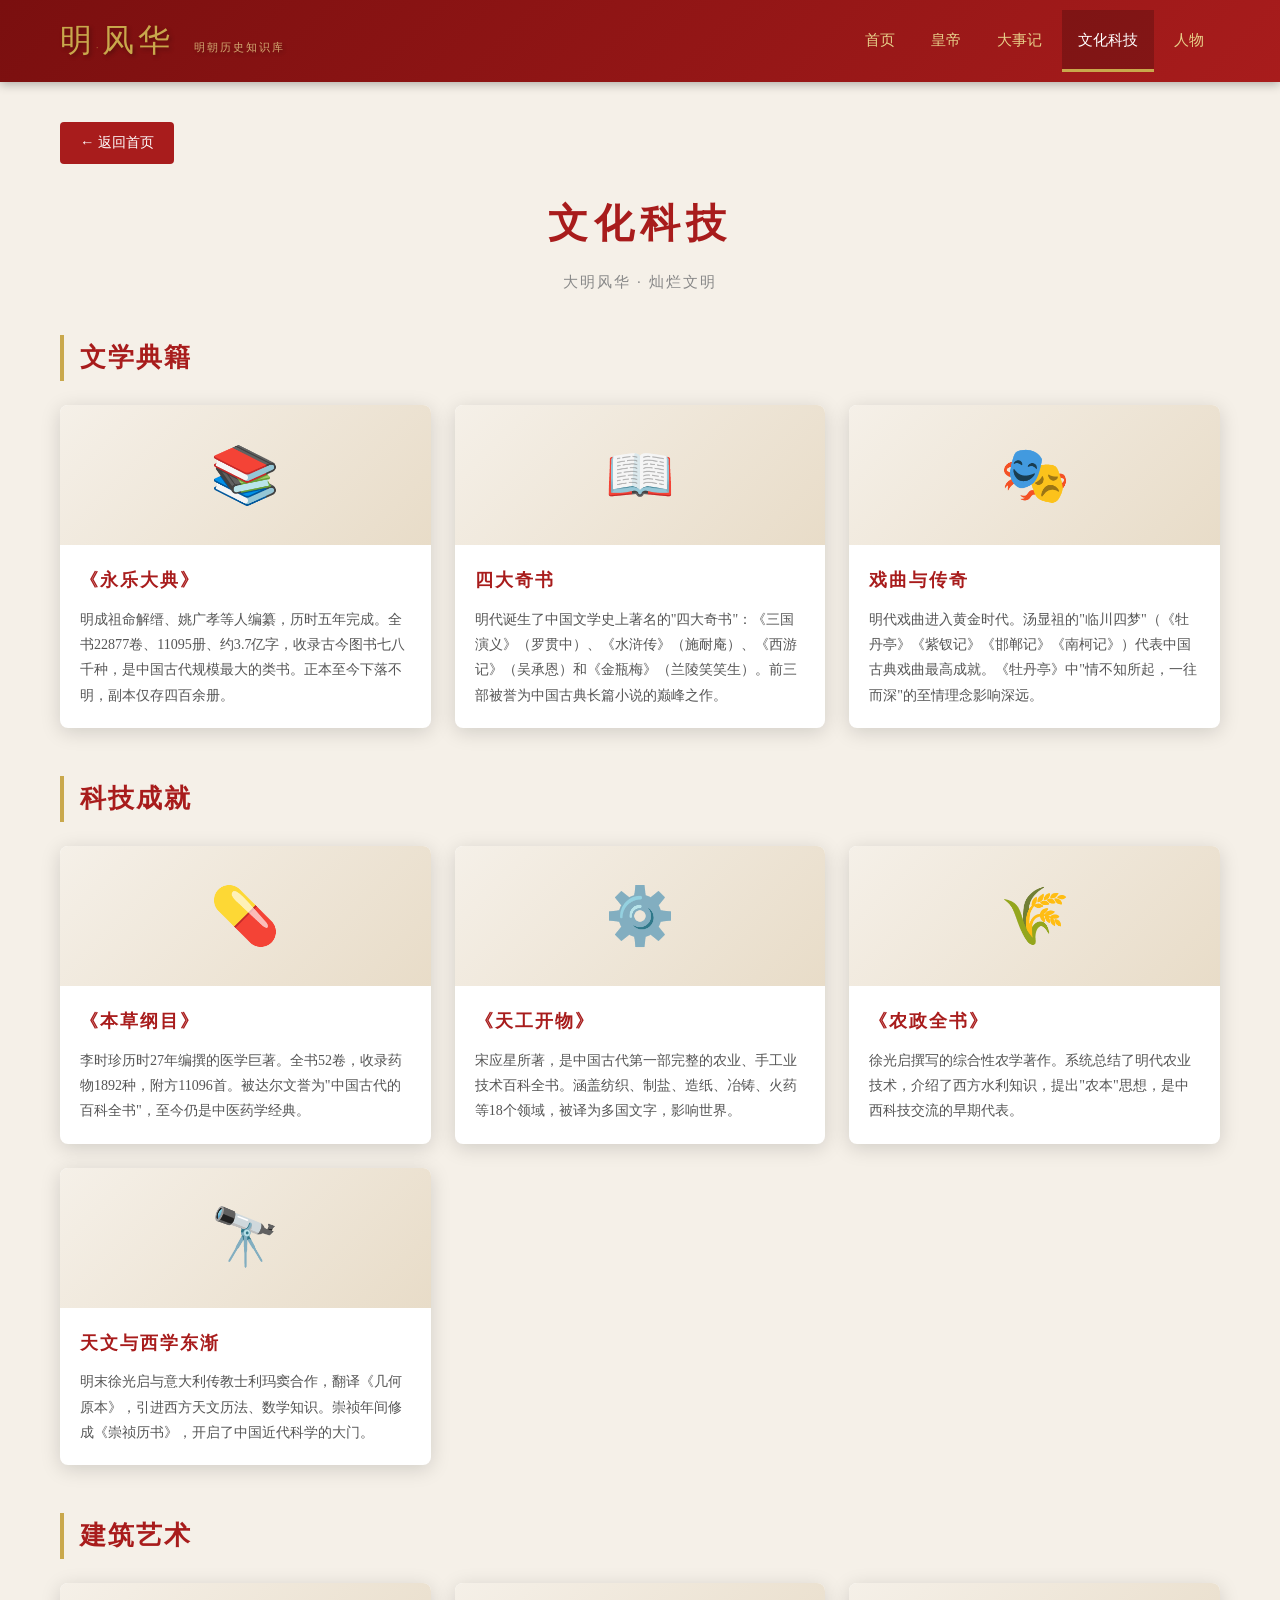
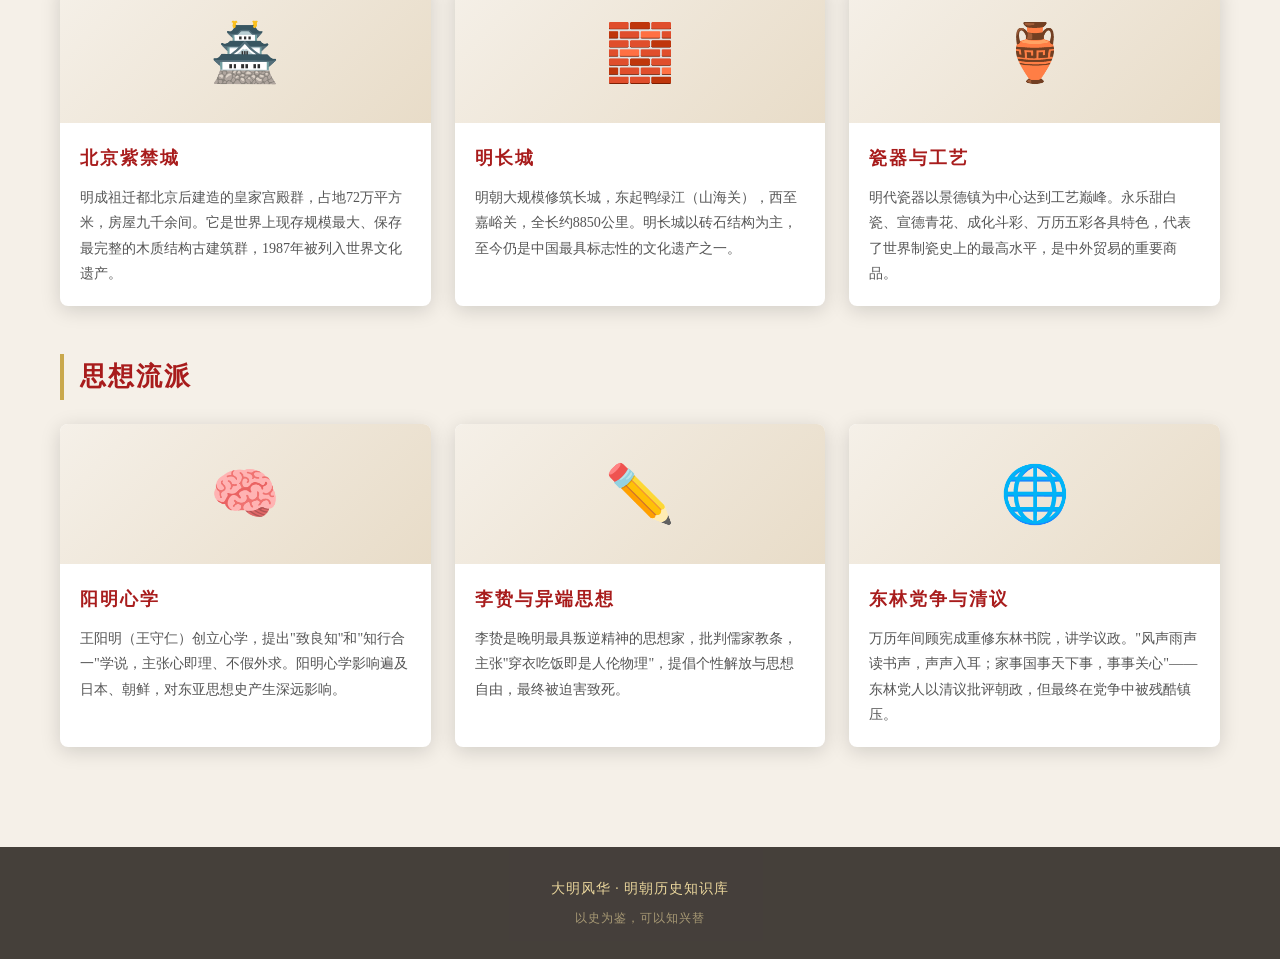
==== pages/culture.html @ 2b152e60 "init: 明朝历史静态网站" ====
<!DOCTYPE html>
<html lang="zh-CN">
<head>
  <meta charset="UTF-8">
  <meta name="viewport" content="width=device-width, initial-scale=1.0">
  <title>文化科技 · 大明风华</title>
  <link rel="stylesheet" href="../css/style.css">
</head>
<body>
  <header class="site-header">
    <div class="header-inner">
      <div class="logo">
        明<span style="font-size:0.6rem;opacity:0.6;">·</span>风华
        <small>明朝历史知识库</small>
      </div>
      <nav>
        <ul class="nav-links">
          <li><a href="../index.html">首页</a></li>
          <li><a href="emperors.html">皇帝</a></li>
          <li><a href="events.html">大事记</a></li>
          <li><a href="culture.html" class="active">文化科技</a></li>
          <li><a href="figures.html">人物</a></li>
        </ul>
      </nav>
    </div>
  </header>

  <main class="container">
    <a href="../index.html" class="back-home">&larr; 返回首页</a>
    <h1 class="page-title">文化科技</h1>
    <p class="page-subtitle">大明风华 · 灿烂文明</p>

    <h2 class="section-title">文学典籍</h2>
    <div class="culture-grid">
      <div class="culture-card">
        <div class="icon-area">📚</div>
        <div class="content">
          <h3>《永乐大典》</h3>
          <p>明成祖命解缙、姚广孝等人编纂，历时五年完成。全书22877卷、11095册、约3.7亿字，收录古今图书七八千种，是中国古代规模最大的类书。正本至今下落不明，副本仅存四百余册。</p>
        </div>
      </div>
      <div class="culture-card">
        <div class="icon-area">📖</div>
        <div class="content">
          <h3>四大奇书</h3>
          <p>明代诞生了中国文学史上著名的"四大奇书"：《三国演义》（罗贯中）、《水浒传》（施耐庵）、《西游记》（吴承恩）和《金瓶梅》（兰陵笑笑生）。前三部被誉为中国古典长篇小说的巅峰之作。</p>
        </div>
      </div>
      <div class="culture-card">
        <div class="icon-area">🎭</div>
        <div class="content">
          <h3>戏曲与传奇</h3>
          <p>明代戏曲进入黄金时代。汤显祖的"临川四梦"（《牡丹亭》《紫钗记》《邯郸记》《南柯记》）代表中国古典戏曲最高成就。《牡丹亭》中"情不知所起，一往而深"的至情理念影响深远。</p>
        </div>
      </div>
    </div>

    <h2 class="section-title">科技成就</h2>
    <div class="culture-grid">
      <div class="culture-card">
        <div class="icon-area">💊</div>
        <div class="content">
          <h3>《本草纲目》</h3>
          <p>李时珍历时27年编撰的医学巨著。全书52卷，收录药物1892种，附方11096首。被达尔文誉为"中国古代的百科全书"，至今仍是中医药学经典。</p>
        </div>
      </div>
      <div class="culture-card">
        <div class="icon-area">⚙️</div>
        <div class="content">
          <h3>《天工开物》</h3>
          <p>宋应星所著，是中国古代第一部完整的农业、手工业技术百科全书。涵盖纺织、制盐、造纸、冶铸、火药等18个领域，被译为多国文字，影响世界。</p>
        </div>
      </div>
      <div class="culture-card">
        <div class="icon-area">🌾</div>
        <div class="content">
          <h3>《农政全书》</h3>
          <p>徐光启撰写的综合性农学著作。系统总结了明代农业技术，介绍了西方水利知识，提出"农本"思想，是中西科技交流的早期代表。</p>
        </div>
      </div>
      <div class="culture-card">
        <div class="icon-area">🔭</div>
        <div class="content">
          <h3>天文与西学东渐</h3>
          <p>明末徐光启与意大利传教士利玛窦合作，翻译《几何原本》，引进西方天文历法、数学知识。崇祯年间修成《崇祯历书》，开启了中国近代科学的大门。</p>
        </div>
      </div>
    </div>

    <h2 class="section-title">建筑艺术</h2>
    <div class="culture-grid">
      <div class="culture-card">
        <div class="icon-area">🏯</div>
        <div class="content">
          <h3>北京紫禁城</h3>
          <p>明成祖迁都北京后建造的皇家宫殿群，占地72万平方米，房屋九千余间。它是世界上现存规模最大、保存最完整的木质结构古建筑群，1987年被列入世界文化遗产。</p>
        </div>
      </div>
      <div class="culture-card">
        <div class="icon-area">🧱</div>
        <div class="content">
          <h3>明长城</h3>
          <p>明朝大规模修筑长城，东起鸭绿江（山海关），西至嘉峪关，全长约8850公里。明长城以砖石结构为主，至今仍是中国最具标志性的文化遗产之一。</p>
        </div>
      </div>
      <div class="culture-card">
        <div class="icon-area">🏺</div>
        <div class="content">
          <h3>瓷器与工艺</h3>
          <p>明代瓷器以景德镇为中心达到工艺巅峰。永乐甜白瓷、宣德青花、成化斗彩、万历五彩各具特色，代表了世界制瓷史上的最高水平，是中外贸易的重要商品。</p>
        </div>
      </div>
    </div>

    <h2 class="section-title">思想流派</h2>
    <div class="culture-grid" style="grid-template-columns:repeat(auto-fill,minmax(280px,1fr));">
      <div class="culture-card">
        <div class="icon-area">🧠</div>
        <div class="content">
          <h3>阳明心学</h3>
          <p>王阳明（王守仁）创立心学，提出"致良知"和"知行合一"学说，主张心即理、不假外求。阳明心学影响遍及日本、朝鲜，对东亚思想史产生深远影响。</p>
        </div>
      </div>
      <div class="culture-card">
        <div class="icon-area">✏️</div>
        <div class="content">
          <h3>李贽与异端思想</h3>
          <p>李贽是晚明最具叛逆精神的思想家，批判儒家教条，主张"穿衣吃饭即是人伦物理"，提倡个性解放与思想自由，最终被迫害致死。</p>
        </div>
      </div>
      <div class="culture-card">
        <div class="icon-area">🌐</div>
        <div class="content">
          <h3>东林党争与清议</h3>
          <p>万历年间顾宪成重修东林书院，讲学议政。"风声雨声读书声，声声入耳；家事国事天下事，事事关心"——东林党人以清议批评朝政，但最终在党争中被残酷镇压。</p>
        </div>
      </div>
    </div>
  </main>

  <script src="../js/main.js"></script>

  <footer class="site-footer">
    <p>大明风华 · 明朝历史知识库</p>
    <p style="margin-top:6px;font-size:0.75rem;opacity:0.6;">以史为鉴，可以知兴替</p>
  </footer>
</body>
</html>
---- css/style.css ----
* {
  margin: 0;
  padding: 0;
  box-sizing: border-box;
}

@import url('https://fonts.googleapis.com/css2?family=Noto+Serif+SC:wght@400;700;900&family=Ma+Shan+Zheng&display=swap');

:root {
  --red: #a81c1c;
  --red-dark: #7a0f0f;
  --gold: #c9a84c;
  --gold-light: #e8d08a;
  --gold-dark: #a07d2e;
  --bg-cream: #f5f0e8;
  --bg-dark: #1a1410;
  --text-dark: #2c2416;
  --text-light: #f0e8d8;
  --shadow: 0 4px 20px rgba(0, 0, 0, 0.15);
  --radius: 8px;
}

html {
  scroll-behavior: smooth;
}

body {
  font-family: 'Noto Serif SC', 'SimSun', 'STSong', serif;
  background-color: var(--bg-cream);
  color: var(--text-dark);
  line-height: 1.8;
  font-size: 16px;
}

a {
  color: var(--red);
  text-decoration: none;
  transition: color 0.3s;
}

a:hover {
  color: var(--gold-dark);
}

/* ===== Header ===== */
.site-header {
  background: linear-gradient(135deg, var(--red-dark), var(--red));
  color: var(--gold-light);
  padding: 0;
  position: sticky;
  top: 0;
  z-index: 100;
  box-shadow: 0 2px 10px rgba(0, 0, 0, 0.3);
}

.header-inner {
  max-width: 1200px;
  margin: 0 auto;
  display: flex;
  align-items: center;
  justify-content: space-between;
  padding: 0 20px;
}

.logo {
  font-family: 'Ma Shan Zheng', cursive;
  font-size: 2rem;
  color: var(--gold);
  padding: 12px 0;
  letter-spacing: 4px;
  text-shadow: 2px 2px 4px rgba(0, 0, 0, 0.3);
}

.logo small {
  font-family: 'Noto Serif SC', serif;
  font-size: 0.7rem;
  color: var(--gold-light);
  margin-left: 8px;
  letter-spacing: 2px;
  opacity: 0.8;
}

.nav-links {
  list-style: none;
  display: flex;
  gap: 4px;
}

.nav-links li a {
  display: block;
  padding: 16px 16px;
  color: var(--gold-light);
  font-size: 0.95rem;
  border-bottom: 3px solid transparent;
  transition: all 0.3s;
}

.nav-links li a:hover,
.nav-links li a.active {
  background: rgba(0, 0, 0, 0.2);
  border-bottom-color: var(--gold);
  color: #fff;
}

/* ===== Hero ===== */
.hero {
  background: linear-gradient(rgba(26, 20, 16, 0.7), rgba(26, 20, 16, 0.8)),
    url('data:image/svg+xml,<svg xmlns="http://www.w3.org/2000/svg" viewBox="0 0 100 100"><path d="M50 5 L61 38 L97 38 L68 60 L79 95 L50 73 L21 95 L32 60 L3 38 L39 38 Z" fill="%23c9a84c22"/></svg>');
  background-size: 80px 80px, cover;
  background-color: var(--bg-dark);
  color: var(--text-light);
  text-align: center;
  padding: 100px 20px;
  position: relative;
  overflow: hidden;
}

.hero::before {
  content: '';
  position: absolute;
  top: 0; left: 0; right: 0; bottom: 0;
  background: radial-gradient(ellipse at center, transparent 0%, rgba(0,0,0,0.4) 100%);
  pointer-events: none;
}

.hero h1 {
  font-family: 'Ma Shan Zheng', cursive;
  font-size: 4rem;
  color: var(--gold);
  letter-spacing: 12px;
  margin-bottom: 20px;
  text-shadow: 0 0 40px rgba(201, 168, 76, 0.3);
  position: relative;
}

.hero .subtitle {
  font-size: 1.2rem;
  color: var(--gold-light);
  letter-spacing: 6px;
  opacity: 0.9;
  position: relative;
}

.hero .desc {
  max-width: 700px;
  margin: 30px auto 0;
  font-size: 1rem;
  line-height: 2;
  opacity: 0.85;
  position: relative;
}

/* ===== Layout ===== */
.container {
  max-width: 1200px;
  margin: 0 auto;
  padding: 40px 20px;
}

.page-title {
  font-family: 'Ma Shan Zheng', cursive;
  font-size: 2.5rem;
  color: var(--red);
  text-align: center;
  margin-bottom: 8px;
  letter-spacing: 6px;
}

.page-subtitle {
  text-align: center;
  color: #888;
  font-size: 0.95rem;
  margin-bottom: 40px;
  letter-spacing: 2px;
}

.section-title {
  font-size: 1.6rem;
  color: var(--red);
  margin: 48px 0 24px;
  padding-left: 16px;
  border-left: 4px solid var(--gold);
  letter-spacing: 2px;
}

.section-title:first-of-type {
  margin-top: 0;
}

/* ===== Cards ===== */
.card-grid {
  display: grid;
  grid-template-columns: repeat(auto-fill, minmax(340px, 1fr));
  gap: 24px;
  margin: 24px 0;
}

.card {
  background: #fff;
  border-radius: var(--radius);
  overflow: hidden;
  box-shadow: var(--shadow);
  transition: transform 0.3s, box-shadow 0.3s;
}

.card:hover {
  transform: translateY(-4px);
  box-shadow: 0 8px 30px rgba(0, 0, 0, 0.2);
}

.card-img {
  height: 200px;
  background: linear-gradient(135deg, var(--red), var(--gold-dark));
  display: flex;
  align-items: center;
  justify-content: center;
  font-size: 3rem;
  color: rgba(255, 255, 255, 0.2);
}

.card-body {
  padding: 20px;
}

.card-body h3 {
  color: var(--red);
  margin-bottom: 8px;
  font-size: 1.15rem;
  letter-spacing: 2px;
}

.card-body h3 .year {
  font-weight: 400;
  font-size: 0.85rem;
  color: #999;
  margin-left: 8px;
}

.card-body p {
  font-size: 0.9rem;
  color: #555;
  line-height: 1.7;
}

/* ===== Timeline ===== */
.timeline {
  position: relative;
  padding-left: 40px;
  margin: 30px 0;
}

.timeline::before {
  content: '';
  position: absolute;
  left: 15px;
  top: 0;
  bottom: 0;
  width: 3px;
  background: linear-gradient(to bottom, var(--gold), var(--red), var(--gold));
  border-radius: 2px;
}

.timeline-item {
  position: relative;
  margin-bottom: 32px;
  padding: 20px 24px;
  background: #fff;
  border-radius: var(--radius);
  box-shadow: var(--shadow);
}

.timeline-item::before {
  content: '';
  position: absolute;
  left: -33px;
  top: 24px;
  width: 16px;
  height: 16px;
  border-radius: 50%;
  background: var(--gold);
  border: 3px solid var(--red);
}

.timeline-item .year {
  display: inline-block;
  background: var(--red);
  color: #fff;
  padding: 2px 12px;
  border-radius: 4px;
  font-size: 0.85rem;
  margin-bottom: 8px;
  letter-spacing: 1px;
}

.timeline-item h3 {
  font-size: 1.1rem;
  color: var(--text-dark);
  margin-bottom: 8px;
}

.timeline-item p {
  font-size: 0.9rem;
  color: #666;
  line-height: 1.8;
}

/* ===== Emperor List ===== */
.emperor-list {
  display: grid;
  grid-template-columns: repeat(auto-fill, minmax(300px, 1fr));
  gap: 20px;
}

.emperor-card {
  background: #fff;
  border-radius: var(--radius);
  overflow: hidden;
  box-shadow: var(--shadow);
  display: flex;
  flex-direction: column;
}

.emperor-card .header {
  background: linear-gradient(135deg, var(--red-dark), var(--red));
  color: var(--gold-light);
  padding: 20px;
  text-align: center;
}

.emperor-card .header .name {
  font-family: 'Ma Shan Zheng', cursive;
  font-size: 1.8rem;
  color: var(--gold);
  letter-spacing: 4px;
}

.emperor-card .header .reign {
  font-size: 0.85rem;
  opacity: 0.8;
  margin-top: 4px;
}

.emperor-card .body {
  padding: 16px 20px;
  flex: 1;
}

.emperor-card .body p {
  font-size: 0.85rem;
  color: #555;
  line-height: 1.7;
}

.emperor-card .body .info-row {
  display: flex;
  justify-content: space-between;
  padding: 6px 0;
  border-bottom: 1px solid #f0e8d8;
  font-size: 0.85rem;
}

.emperor-card .body .info-row:last-child {
  border-bottom: none;
}

.emperor-card .body .info-row .label {
  color: #999;
}

.emperor-card .body .info-row .value {
  color: var(--text-dark);
}

/* ===== Figure Cards ===== */
.figure-grid {
  display: grid;
  grid-template-columns: repeat(auto-fill, minmax(280px, 1fr));
  gap: 20px;
}

.figure-card {
  background: #fff;
  border-radius: var(--radius);
  box-shadow: var(--shadow);
  padding: 24px;
  text-align: center;
  transition: transform 0.3s;
}

.figure-card:hover {
  transform: translateY(-3px);
}

.figure-card .avatar {
  width: 80px;
  height: 80px;
  border-radius: 50%;
  background: linear-gradient(135deg, var(--gold), var(--gold-dark));
  margin: 0 auto 16px;
  display: flex;
  align-items: center;
  justify-content: center;
  font-size: 2.2rem;
  color: #fff;
}

.figure-card h3 {
  color: var(--red);
  font-size: 1.1rem;
  letter-spacing: 2px;
}

.figure-card .dynasty {
  font-size: 0.8rem;
  color: var(--gold-dark);
  margin-bottom: 10px;
}

.figure-card p {
  font-size: 0.85rem;
  color: #666;
  line-height: 1.7;
}

/* ===== Culture Sections ===== */
.culture-grid {
  display: grid;
  grid-template-columns: repeat(auto-fill, minmax(350px, 1fr));
  gap: 24px;
}

.culture-card {
  background: #fff;
  border-radius: var(--radius);
  box-shadow: var(--shadow);
  overflow: hidden;
}

.culture-card .icon-area {
  height: 140px;
  display: flex;
  align-items: center;
  justify-content: center;
  font-size: 3.5rem;
  background: linear-gradient(135deg, #f5f0e8, #e8dcc8);
}

.culture-card .content {
  padding: 20px;
}

.culture-card .content h3 {
  color: var(--red);
  font-size: 1.1rem;
  margin-bottom: 10px;
  letter-spacing: 2px;
}

.culture-card .content p {
  font-size: 0.88rem;
  color: #555;
  line-height: 1.8;
}

/* ===== Back Button ===== */
.back-home {
  display: inline-block;
  margin-bottom: 24px;
  padding: 8px 20px;
  background: var(--red);
  color: #fff;
  border-radius: 4px;
  font-size: 0.9rem;
  transition: background 0.3s;
}

.back-home:hover {
  background: var(--red-dark);
  color: #fff;
}

/* ===== Footer ===== */
.site-footer {
  background: var(--bg-dark);
  color: var(--gold-light);
  text-align: center;
  padding: 30px 20px;
  margin-top: 60px;
  font-size: 0.85rem;
  opacity: 0.8;
  letter-spacing: 1px;
}

/* ===== Responsive ===== */
@media (max-width: 768px) {
  .header-inner {
    flex-direction: column;
    padding: 10px 16px;
  }

  .nav-links {
    flex-wrap: wrap;
    justify-content: center;
  }

  .nav-links li a {
    padding: 10px 12px;
    font-size: 0.85rem;
  }

  .hero h1 {
    font-size: 2.5rem;
    letter-spacing: 6px;
  }

  .hero { padding: 60px 16px; }

  .hero .desc { font-size: 0.9rem; }

  .card-grid,
  .emperor-list,
  .figure-grid,
  .culture-grid {
    grid-template-columns: 1fr;
  }

  .page-title { font-size: 1.8rem; }

  .timeline { padding-left: 30px; }
}

/* ===== Scrollbar ===== */
::-webkit-scrollbar { width: 8px; }
::-webkit-scrollbar-track { background: var(--bg-cream); }
::-webkit-scrollbar-thumb { background: var(--gold); border-radius: 4px; }
::-webkit-scrollbar-thumb:hover { background: var(--gold-dark); }
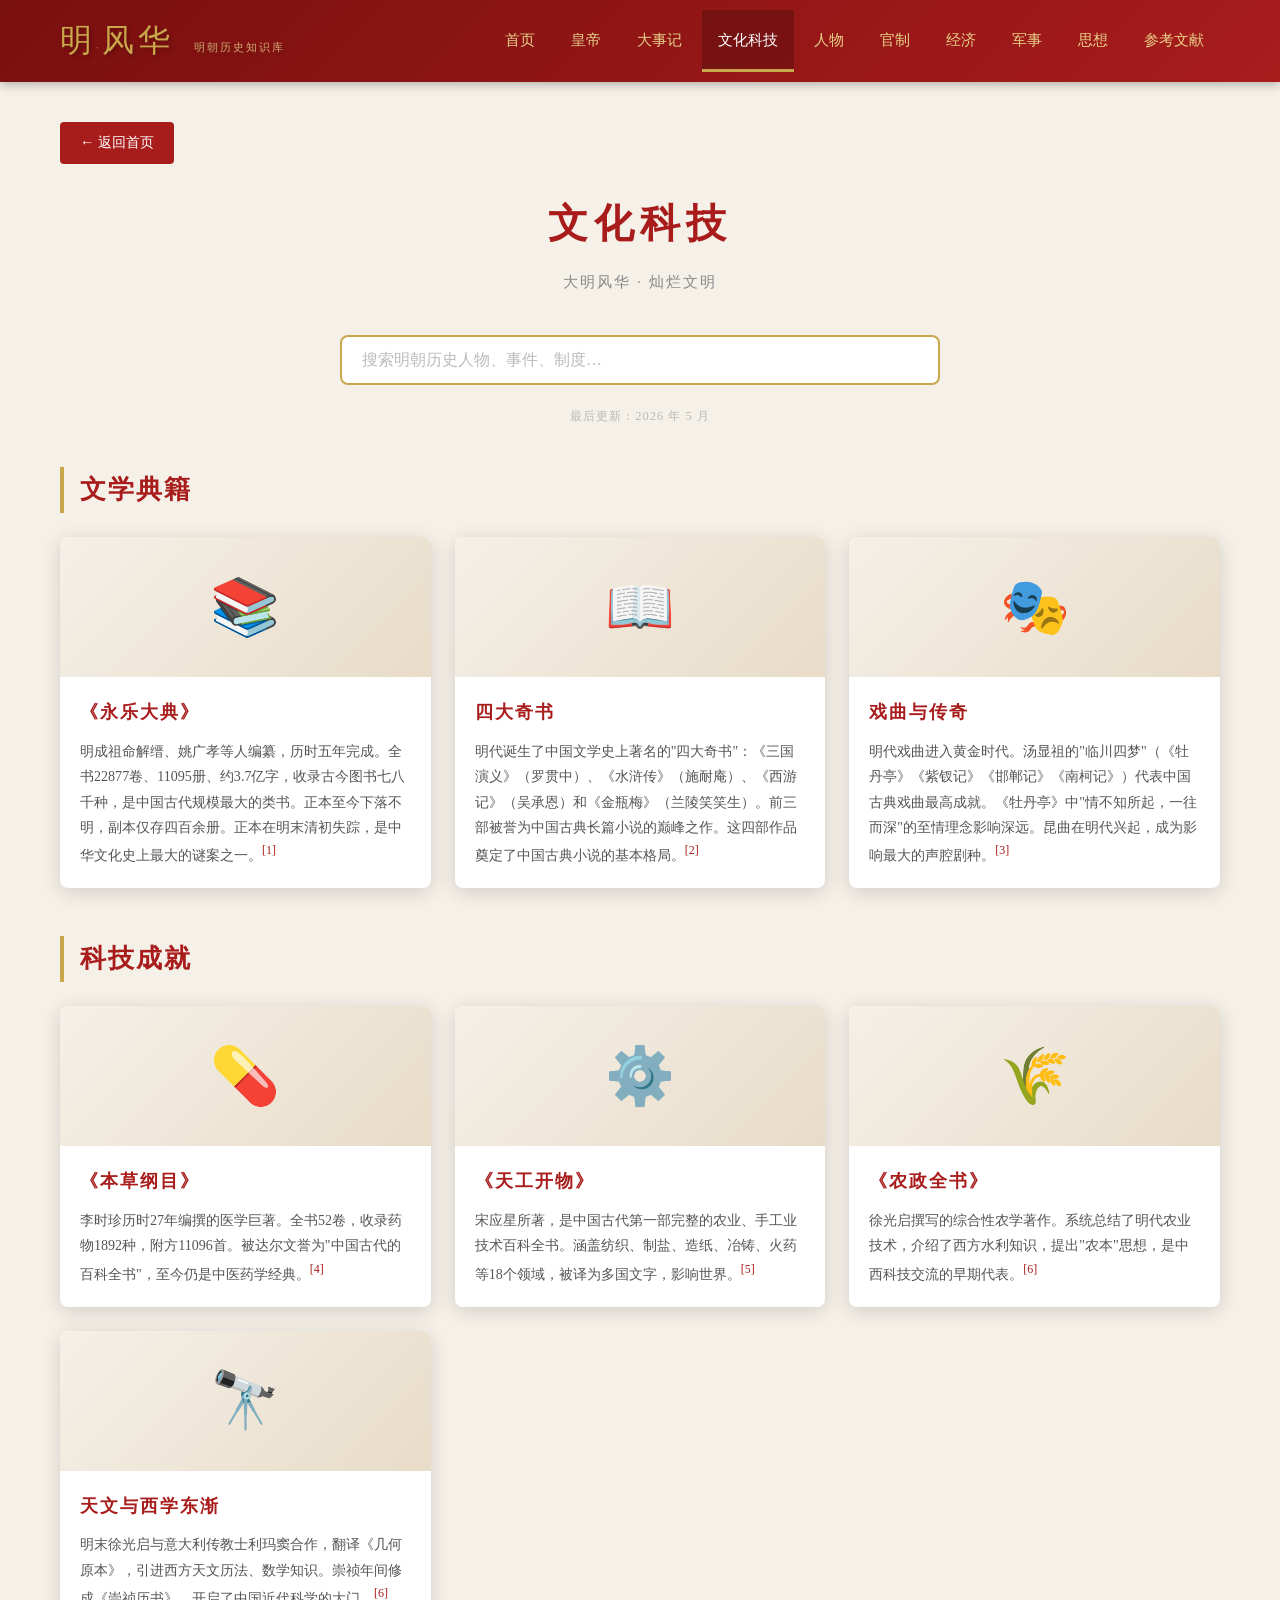
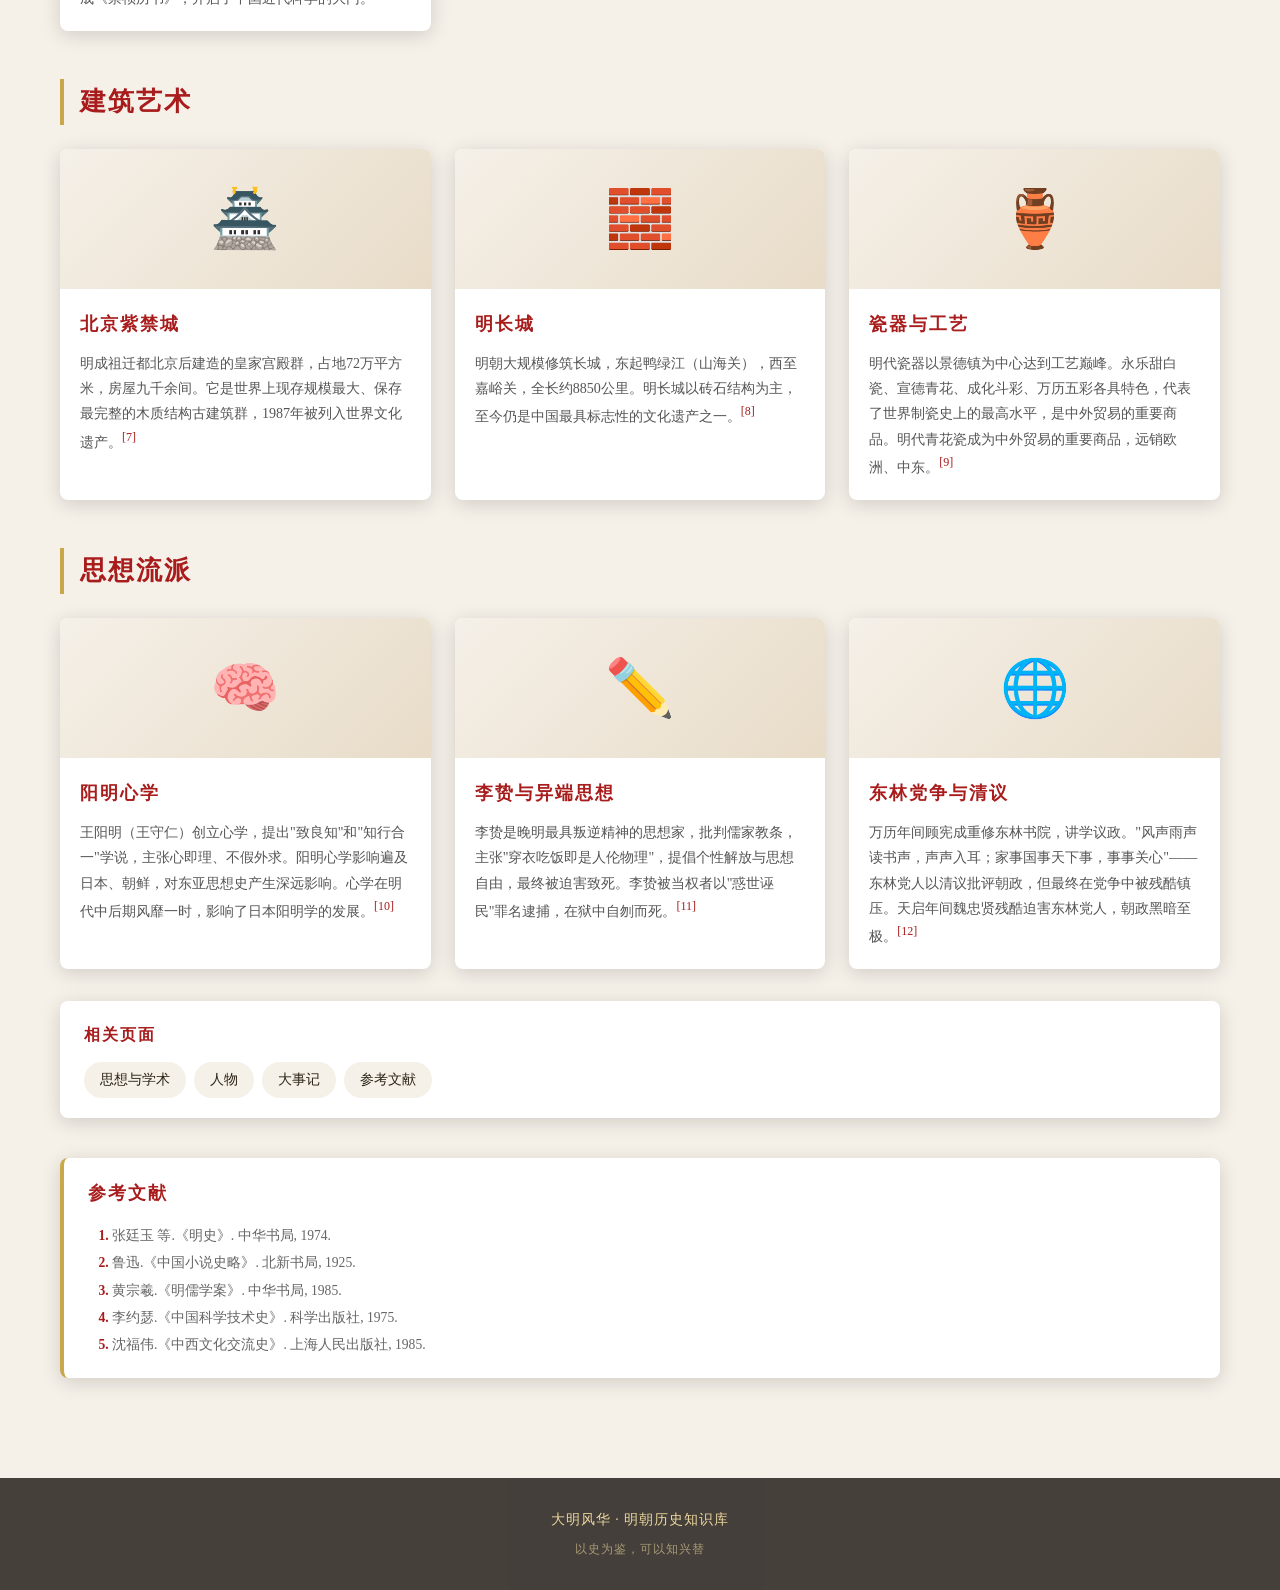
==== commit 7771dd11: "全面升级：新增5个专题页面(官制/经济/军事/思想/参考文献)，深化所有页面内容，添加史料引用、站内搜索、交叉链接、最后更新标记" ====
--- a/pages/culture.html
+++ b/pages/culture.html
@@ -20,6 +20,11 @@
           <li><a href="events.html">大事记</a></li>
           <li><a href="culture.html" class="active">文化科技</a></li>
           <li><a href="figures.html">人物</a></li>
+          <li><a href="government.html">官制</a></li>
+          <li><a href="economy.html">经济</a></li>
+          <li><a href="military.html">军事</a></li>
+          <li><a href="thought.html">思想</a></li>
+          <li><a href="references.html">参考文献</a></li>
         </ul>
       </nav>
     </div>
@@ -30,27 +35,33 @@
     <h1 class="page-title">文化科技</h1>
     <p class="page-subtitle">大明风华 · 灿烂文明</p>
 
+    <div class="search-box">
+      <input type="text" id="search-input" placeholder="搜索明朝历史人物、事件、制度…" autocomplete="off">
+      <div class="search-results" id="search-results"></div>
+    </div>
+    <div class="last-updated">最后更新：2026 年 5 月</div>
+
     <h2 class="section-title">文学典籍</h2>
     <div class="culture-grid">
       <div class="culture-card">
         <div class="icon-area">📚</div>
         <div class="content">
           <h3>《永乐大典》</h3>
-          <p>明成祖命解缙、姚广孝等人编纂，历时五年完成。全书22877卷、11095册、约3.7亿字，收录古今图书七八千种，是中国古代规模最大的类书。正本至今下落不明，副本仅存四百余册。</p>
+           <p>明成祖命解缙、姚广孝等人编纂，历时五年完成。全书22877卷、11095册、约3.7亿字，收录古今图书七八千种，是中国古代规模最大的类书。正本至今下落不明，副本仅存四百余册。正本在明末清初失踪，是中华文化史上最大的谜案之一。<sup class="ref">[1]</sup></p>
         </div>
       </div>
       <div class="culture-card">
         <div class="icon-area">📖</div>
         <div class="content">
           <h3>四大奇书</h3>
-          <p>明代诞生了中国文学史上著名的"四大奇书"：《三国演义》（罗贯中）、《水浒传》（施耐庵）、《西游记》（吴承恩）和《金瓶梅》（兰陵笑笑生）。前三部被誉为中国古典长篇小说的巅峰之作。</p>
+           <p>明代诞生了中国文学史上著名的"四大奇书"：《三国演义》（罗贯中）、《水浒传》（施耐庵）、《西游记》（吴承恩）和《金瓶梅》（兰陵笑笑生）。前三部被誉为中国古典长篇小说的巅峰之作。这四部作品奠定了中国古典小说的基本格局。<sup class="ref">[2]</sup></p>
         </div>
       </div>
       <div class="culture-card">
         <div class="icon-area">🎭</div>
         <div class="content">
           <h3>戏曲与传奇</h3>
-          <p>明代戏曲进入黄金时代。汤显祖的"临川四梦"（《牡丹亭》《紫钗记》《邯郸记》《南柯记》）代表中国古典戏曲最高成就。《牡丹亭》中"情不知所起，一往而深"的至情理念影响深远。</p>
+           <p>明代戏曲进入黄金时代。汤显祖的"临川四梦"（《牡丹亭》《紫钗记》《邯郸记》《南柯记》）代表中国古典戏曲最高成就。《牡丹亭》中"情不知所起，一往而深"的至情理念影响深远。昆曲在明代兴起，成为影响最大的声腔剧种。<sup class="ref">[3]</sup></p>
         </div>
       </div>
     </div>
@@ -61,28 +72,28 @@
         <div class="icon-area">💊</div>
         <div class="content">
           <h3>《本草纲目》</h3>
-          <p>李时珍历时27年编撰的医学巨著。全书52卷，收录药物1892种，附方11096首。被达尔文誉为"中国古代的百科全书"，至今仍是中医药学经典。</p>
+           <p>李时珍历时27年编撰的医学巨著。全书52卷，收录药物1892种，附方11096首。被达尔文誉为"中国古代的百科全书"，至今仍是中医药学经典。<sup class="ref">[4]</sup></p>
         </div>
       </div>
       <div class="culture-card">
         <div class="icon-area">⚙️</div>
         <div class="content">
           <h3>《天工开物》</h3>
-          <p>宋应星所著，是中国古代第一部完整的农业、手工业技术百科全书。涵盖纺织、制盐、造纸、冶铸、火药等18个领域，被译为多国文字，影响世界。</p>
+           <p>宋应星所著，是中国古代第一部完整的农业、手工业技术百科全书。涵盖纺织、制盐、造纸、冶铸、火药等18个领域，被译为多国文字，影响世界。<sup class="ref">[5]</sup></p>
         </div>
       </div>
       <div class="culture-card">
         <div class="icon-area">🌾</div>
         <div class="content">
           <h3>《农政全书》</h3>
-          <p>徐光启撰写的综合性农学著作。系统总结了明代农业技术，介绍了西方水利知识，提出"农本"思想，是中西科技交流的早期代表。</p>
+           <p>徐光启撰写的综合性农学著作。系统总结了明代农业技术，介绍了西方水利知识，提出"农本"思想，是中西科技交流的早期代表。<sup class="ref">[6]</sup></p>
         </div>
       </div>
       <div class="culture-card">
         <div class="icon-area">🔭</div>
         <div class="content">
           <h3>天文与西学东渐</h3>
-          <p>明末徐光启与意大利传教士利玛窦合作，翻译《几何原本》，引进西方天文历法、数学知识。崇祯年间修成《崇祯历书》，开启了中国近代科学的大门。</p>
+           <p>明末徐光启与意大利传教士利玛窦合作，翻译《几何原本》，引进西方天文历法、数学知识。崇祯年间修成《崇祯历书》，开启了中国近代科学的大门。<sup class="ref">[6]</sup></p>
         </div>
       </div>
     </div>
@@ -93,21 +104,21 @@
         <div class="icon-area">🏯</div>
         <div class="content">
           <h3>北京紫禁城</h3>
-          <p>明成祖迁都北京后建造的皇家宫殿群，占地72万平方米，房屋九千余间。它是世界上现存规模最大、保存最完整的木质结构古建筑群，1987年被列入世界文化遗产。</p>
+           <p>明成祖迁都北京后建造的皇家宫殿群，占地72万平方米，房屋九千余间。它是世界上现存规模最大、保存最完整的木质结构古建筑群，1987年被列入世界文化遗产。<sup class="ref">[7]</sup></p>
         </div>
       </div>
       <div class="culture-card">
         <div class="icon-area">🧱</div>
         <div class="content">
           <h3>明长城</h3>
-          <p>明朝大规模修筑长城，东起鸭绿江（山海关），西至嘉峪关，全长约8850公里。明长城以砖石结构为主，至今仍是中国最具标志性的文化遗产之一。</p>
+           <p>明朝大规模修筑长城，东起鸭绿江（山海关），西至嘉峪关，全长约8850公里。明长城以砖石结构为主，至今仍是中国最具标志性的文化遗产之一。<sup class="ref">[8]</sup></p>
         </div>
       </div>
       <div class="culture-card">
         <div class="icon-area">🏺</div>
         <div class="content">
           <h3>瓷器与工艺</h3>
-          <p>明代瓷器以景德镇为中心达到工艺巅峰。永乐甜白瓷、宣德青花、成化斗彩、万历五彩各具特色，代表了世界制瓷史上的最高水平，是中外贸易的重要商品。</p>
+           <p>明代瓷器以景德镇为中心达到工艺巅峰。永乐甜白瓷、宣德青花、成化斗彩、万历五彩各具特色，代表了世界制瓷史上的最高水平，是中外贸易的重要商品。明代青花瓷成为中外贸易的重要商品，远销欧洲、中东。<sup class="ref">[9]</sup></p>
         </div>
       </div>
     </div>
@@ -118,23 +129,44 @@
         <div class="icon-area">🧠</div>
         <div class="content">
           <h3>阳明心学</h3>
-          <p>王阳明（王守仁）创立心学，提出"致良知"和"知行合一"学说，主张心即理、不假外求。阳明心学影响遍及日本、朝鲜，对东亚思想史产生深远影响。</p>
+           <p>王阳明（王守仁）创立心学，提出"致良知"和"知行合一"学说，主张心即理、不假外求。阳明心学影响遍及日本、朝鲜，对东亚思想史产生深远影响。心学在明代中后期风靡一时，影响了日本阳明学的发展。<sup class="ref">[10]</sup></p>
         </div>
       </div>
       <div class="culture-card">
         <div class="icon-area">✏️</div>
         <div class="content">
           <h3>李贽与异端思想</h3>
-          <p>李贽是晚明最具叛逆精神的思想家，批判儒家教条，主张"穿衣吃饭即是人伦物理"，提倡个性解放与思想自由，最终被迫害致死。</p>
+           <p>李贽是晚明最具叛逆精神的思想家，批判儒家教条，主张"穿衣吃饭即是人伦物理"，提倡个性解放与思想自由，最终被迫害致死。李贽被当权者以"惑世诬民"罪名逮捕，在狱中自刎而死。<sup class="ref">[11]</sup></p>
         </div>
       </div>
       <div class="culture-card">
         <div class="icon-area">🌐</div>
         <div class="content">
           <h3>东林党争与清议</h3>
-          <p>万历年间顾宪成重修东林书院，讲学议政。"风声雨声读书声，声声入耳；家事国事天下事，事事关心"——东林党人以清议批评朝政，但最终在党争中被残酷镇压。</p>
+           <p>万历年间顾宪成重修东林书院，讲学议政。"风声雨声读书声，声声入耳；家事国事天下事，事事关心"——东林党人以清议批评朝政，但最终在党争中被残酷镇压。天启年间魏忠贤残酷迫害东林党人，朝政黑暗至极。<sup class="ref">[12]</sup></p>
         </div>
       </div>
+    </div>
+
+    <div class="related-links">
+      <h3>相关页面</h3>
+      <ul>
+        <li><a href="thought.html">思想与学术</a></li>
+        <li><a href="figures.html">人物</a></li>
+        <li><a href="events.html">大事记</a></li>
+        <li><a href="references.html">参考文献</a></li>
+      </ul>
+    </div>
+
+    <div class="refs-list">
+      <h3>参考文献</h3>
+      <ol>
+        <li>张廷玉 等.《明史》. 中华书局, 1974.</li>
+        <li>鲁迅.《中国小说史略》. 北新书局, 1925.</li>
+        <li>黄宗羲.《明儒学案》. 中华书局, 1985.</li>
+        <li>李约瑟.《中国科学技术史》. 科学出版社, 1975.</li>
+        <li>沈福伟.《中西文化交流史》. 上海人民出版社, 1985.</li>
+      </ol>
     </div>
   </main>
 
--- a/css/style.css
+++ b/css/style.css
@@ -479,6 +479,178 @@
   color: #fff;
 }
 
+/* ===== Footnote / Reference Citations ===== */
+sup.ref {
+  color: var(--red);
+  font-size: 0.75rem;
+  cursor: pointer;
+  transition: color 0.2s;
+}
+sup.ref:hover {
+  color: var(--gold-dark);
+}
+
+.refs-list {
+  margin-top: 40px;
+  padding: 20px 24px;
+  background: #fff;
+  border-radius: var(--radius);
+  box-shadow: var(--shadow);
+  border-left: 4px solid var(--gold);
+}
+.refs-list h3 {
+  color: var(--red);
+  font-size: 1.1rem;
+  margin-bottom: 12px;
+  letter-spacing: 2px;
+}
+.refs-list ol {
+  padding-left: 24px;
+  font-size: 0.85rem;
+  color: #666;
+  line-height: 2;
+}
+.refs-list ol li::marker {
+  color: var(--red);
+  font-weight: 700;
+}
+
+/* ===== Search ===== */
+.search-box {
+  max-width: 600px;
+  margin: 0 auto 40px;
+  position: relative;
+}
+.search-box input {
+  width: 100%;
+  padding: 14px 20px;
+  border: 2px solid var(--gold);
+  border-radius: var(--radius);
+  font-size: 1rem;
+  font-family: inherit;
+  background: #fff;
+  color: var(--text-dark);
+  outline: none;
+  transition: border-color 0.3s;
+}
+.search-box input:focus {
+  border-color: var(--red);
+}
+.search-box input::placeholder {
+  color: #bbb;
+}
+.search-results {
+  position: absolute;
+  top: 100%;
+  left: 0;
+  right: 0;
+  background: #fff;
+  border: 1px solid #e0d8c8;
+  border-radius: 0 0 var(--radius) var(--radius);
+  box-shadow: 0 8px 30px rgba(0,0,0,0.15);
+  max-height: 400px;
+  overflow-y: auto;
+  display: none;
+  z-index: 50;
+}
+.search-results.visible {
+  display: block;
+}
+.search-results a {
+  display: block;
+  padding: 12px 20px;
+  border-bottom: 1px solid #f0e8d8;
+  color: var(--text-dark);
+  transition: background 0.2s;
+}
+.search-results a:last-child {
+  border-bottom: none;
+}
+.search-results a:hover {
+  background: #f5f0e8;
+}
+.search-results a .result-title {
+  font-weight: 700;
+  color: var(--red);
+  font-size: 0.95rem;
+}
+.search-results a .result-desc {
+  font-size: 0.82rem;
+  color: #888;
+  margin-top: 2px;
+}
+.search-results .no-result {
+  padding: 20px;
+  text-align: center;
+  color: #999;
+  font-size: 0.9rem;
+}
+
+/* ===== Last Updated ===== */
+.last-updated {
+  text-align: center;
+  color: #bbb;
+  font-size: 0.78rem;
+  margin-top: -20px;
+  margin-bottom: 40px;
+  letter-spacing: 1px;
+}
+
+/* ===== Info Box ===== */
+.info-box {
+  background: #fff;
+  border-radius: var(--radius);
+  box-shadow: var(--shadow);
+  padding: 24px;
+  margin: 24px 0;
+  border-left: 4px solid var(--gold);
+}
+.info-box h3 {
+  color: var(--red);
+  font-size: 1.1rem;
+  margin-bottom: 10px;
+  letter-spacing: 2px;
+}
+.info-box p {
+  font-size: 0.9rem;
+  color: #555;
+  line-height: 1.8;
+}
+
+/* ===== Related Links ===== */
+.related-links {
+  margin: 32px 0;
+  padding: 20px 24px;
+  background: #fff;
+  border-radius: var(--radius);
+  box-shadow: var(--shadow);
+}
+.related-links h3 {
+  color: var(--red);
+  font-size: 1rem;
+  margin-bottom: 12px;
+  letter-spacing: 2px;
+}
+.related-links ul {
+  list-style: none;
+  display: flex;
+  flex-wrap: wrap;
+  gap: 8px;
+}
+.related-links ul li a {
+  display: inline-block;
+  padding: 6px 16px;
+  background: var(--bg-cream);
+  border-radius: 20px;
+  font-size: 0.85rem;
+  color: var(--text-dark);
+  transition: all 0.2s;
+}
+.related-links ul li a:hover {
+  background: var(--red);
+  color: #fff;
+}
+
 /* ===== Footer ===== */
 .site-footer {
   background: var(--bg-dark);
